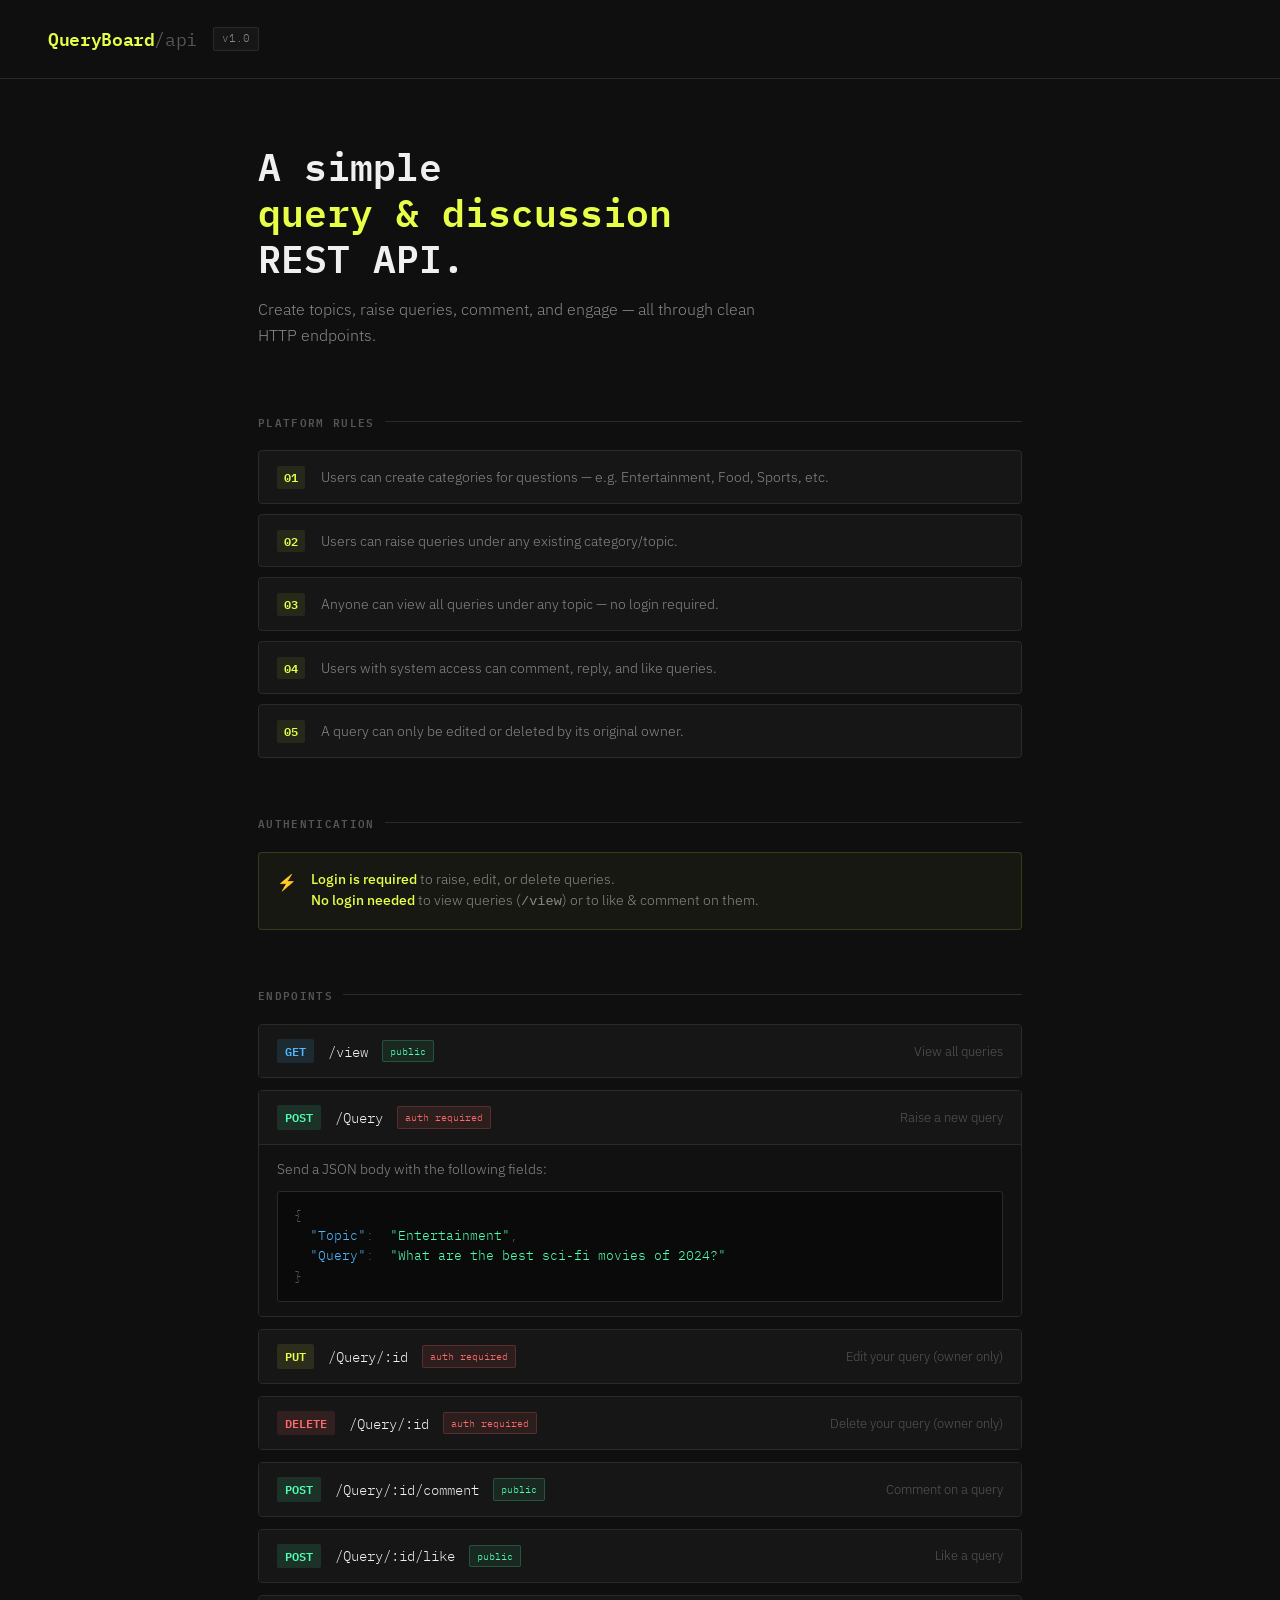
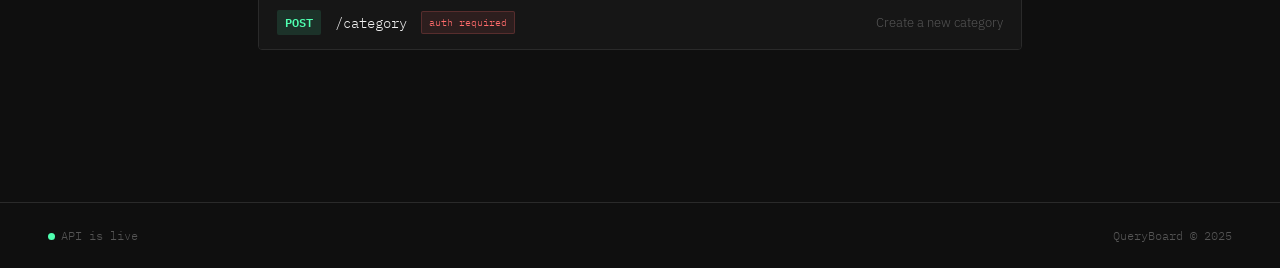
==== src/main/resources/static/index.html @ 14be096b "Project structure made" ====
<!DOCTYPE html>
<html lang="en">
<head>
  <meta charset="UTF-8" />
  <meta name="viewport" content="width=device-width, initial-scale=1.0"/>
  <title>QueryBoard API</title>
  <link href="https://fonts.googleapis.com/css2?family=IBM+Plex+Mono:wght@400;600&family=IBM+Plex+Sans:wght@300;400;500&display=swap" rel="stylesheet"/>
  <style>
    *, *::before, *::after { box-sizing: border-box; margin: 0; padding: 0; }

    :root {
      --bg: #0f0f0f;
      --surface: #161616;
      --border: #2a2a2a;
      --accent: #e8ff47;
      --text-primary: #f0f0f0;
      --text-secondary: #888;
      --text-muted: #555;
      --green: #4fffb0;
      --blue: #4fb8ff;
      --red: #ff6b6b;
    }

    body {
      background: var(--bg);
      color: var(--text-primary);
      font-family: 'IBM Plex Sans', sans-serif;
      font-weight: 300;
      line-height: 1.6;
      min-height: 100vh;
    }

    /* HEADER */
    header {
      border-bottom: 1px solid var(--border);
      padding: 24px 48px;
      display: flex;
      align-items: center;
      gap: 16px;
    }

    .logo {
      font-family: 'IBM Plex Mono', monospace;
      font-size: 1.1rem;
      font-weight: 600;
      color: var(--accent);
      letter-spacing: -0.02em;
    }

    .logo span {
      color: var(--text-muted);
      font-weight: 400;
    }

    .version-badge {
      font-family: 'IBM Plex Mono', monospace;
      font-size: 0.7rem;
      background: var(--surface);
      border: 1px solid var(--border);
      color: var(--text-secondary);
      padding: 2px 8px;
      border-radius: 2px;
    }

    /* MAIN LAYOUT */
    main {
      max-width: 860px;
      margin: 0 auto;
      padding: 64px 48px 96px;
    }

    .hero {
      margin-bottom: 64px;
    }

    .hero h1 {
      font-family: 'IBM Plex Mono', monospace;
      font-size: 2.4rem;
      font-weight: 600;
      line-height: 1.2;
      color: var(--text-primary);
      margin-bottom: 16px;
    }

    .hero h1 .highlight {
      color: var(--accent);
    }

    .hero p {
      font-size: 1rem;
      color: var(--text-secondary);
      max-width: 520px;
    }

    /* SECTION TITLES */
    .section-label {
      font-family: 'IBM Plex Mono', monospace;
      font-size: 0.7rem;
      font-weight: 600;
      text-transform: uppercase;
      letter-spacing: 0.12em;
      color: var(--text-muted);
      margin-bottom: 20px;
      display: flex;
      align-items: center;
      gap: 10px;
    }

    .section-label::after {
      content: '';
      flex: 1;
      height: 1px;
      background: var(--border);
    }

    section {
      margin-bottom: 56px;
    }

    /* RULES LIST */
    .rules-list {
      list-style: none;
      display: flex;
      flex-direction: column;
      gap: 10px;
    }

    .rules-list li {
      display: flex;
      align-items: flex-start;
      gap: 16px;
      padding: 14px 18px;
      background: var(--surface);
      border: 1px solid var(--border);
      border-radius: 4px;
      font-size: 0.9rem;
      color: var(--text-secondary);
      transition: border-color 0.15s;
    }

    .rules-list li:hover {
      border-color: #3a3a3a;
      color: var(--text-primary);
    }

    .rule-num {
      font-family: 'IBM Plex Mono', monospace;
      font-size: 0.72rem;
      font-weight: 600;
      color: var(--accent);
      background: rgba(232, 255, 71, 0.08);
      padding: 2px 7px;
      border-radius: 2px;
      flex-shrink: 0;
      margin-top: 1px;
    }

    /* ENDPOINT CARDS */
    .endpoints {
      display: flex;
      flex-direction: column;
      gap: 12px;
    }

    .endpoint-card {
      border: 1px solid var(--border);
      border-radius: 4px;
      overflow: hidden;
    }

    .endpoint-header {
      display: flex;
      align-items: center;
      gap: 14px;
      padding: 14px 18px;
      background: var(--surface);
    }

    .method {
      font-family: 'IBM Plex Mono', monospace;
      font-size: 0.72rem;
      font-weight: 600;
      padding: 3px 8px;
      border-radius: 2px;
      flex-shrink: 0;
    }

    .method.get  { background: rgba(79,184,255,0.12); color: var(--blue); }
    .method.post { background: rgba(79,255,176,0.12); color: var(--green); }
    .method.put  { background: rgba(232,255,71,0.10); color: var(--accent); }
    .method.delete { background: rgba(255,107,107,0.12); color: var(--red); }

    .endpoint-path {
      font-family: 'IBM Plex Mono', monospace;
      font-size: 0.9rem;
      color: var(--text-primary);
    }

    .endpoint-desc {
      font-size: 0.82rem;
      color: var(--text-muted);
      margin-left: auto;
    }

    .auth-tag {
      font-family: 'IBM Plex Mono', monospace;
      font-size: 0.65rem;
      padding: 2px 7px;
      border-radius: 2px;
      flex-shrink: 0;
    }

    .auth-tag.required { background: rgba(255,107,107,0.1); color: var(--red); border: 1px solid rgba(255,107,107,0.2); }
    .auth-tag.open     { background: rgba(79,255,176,0.08); color: var(--green); border: 1px solid rgba(79,255,176,0.2); }

    .endpoint-body {
      border-top: 1px solid var(--border);
      padding: 14px 18px;
      background: #111;
    }

    .endpoint-body p {
      font-size: 0.85rem;
      color: var(--text-secondary);
      margin-bottom: 10px;
    }

    /* CODE BLOCK */
    pre {
      background: #0a0a0a;
      border: 1px solid var(--border);
      border-radius: 3px;
      padding: 14px 16px;
      font-family: 'IBM Plex Mono', monospace;
      font-size: 0.8rem;
      color: #c9d1d9;
      overflow-x: auto;
      line-height: 1.6;
    }

    .json-key   { color: var(--blue); }
    .json-str   { color: var(--green); }
    .json-punct { color: var(--text-muted); }

    /* AUTH NOTE */
    .auth-note {
      display: flex;
      gap: 14px;
      padding: 16px 18px;
      background: rgba(232, 255, 71, 0.04);
      border: 1px solid rgba(232, 255, 71, 0.15);
      border-radius: 4px;
      font-size: 0.85rem;
      color: var(--text-secondary);
    }

    .auth-note .icon {
      font-size: 1rem;
      flex-shrink: 0;
      margin-top: 1px;
    }

    .auth-note strong {
      color: var(--accent);
      font-weight: 500;
    }

    /* FOOTER */
    footer {
      border-top: 1px solid var(--border);
      padding: 24px 48px;
      display: flex;
      justify-content: space-between;
      align-items: center;
    }

    footer p {
      font-family: 'IBM Plex Mono', monospace;
      font-size: 0.72rem;
      color: var(--text-muted);
    }

    .status-dot {
      width: 7px; height: 7px;
      background: var(--green);
      border-radius: 50%;
      display: inline-block;
      margin-right: 6px;
      animation: pulse 2s infinite;
    }

    @keyframes pulse {
      0%, 100% { opacity: 1; }
      50% { opacity: 0.4; }
    }

    @media (max-width: 600px) {
      header, footer { padding: 20px 24px; }
      main { padding: 40px 24px 64px; }
      .hero h1 { font-size: 1.7rem; }
      .endpoint-desc { display: none; }
    }
  </style>
</head>
<body>

  <header>
    <div class="logo">QueryBoard<span>/api</span></div>
    <span class="version-badge">v1.0</span>
  </header>

  <main>

    <div class="hero">
      <h1>A simple<br/><span class="highlight">query &amp; discussion</span><br/>REST API.</h1>
      <p>Create topics, raise queries, comment, and engage — all through clean HTTP endpoints.</p>
    </div>

    <!-- RULES -->
    <section>
      <div class="section-label">Platform Rules</div>
      <ul class="rules-list">
        <li><span class="rule-num">01</span> Users can create categories for questions — e.g. Entertainment, Food, Sports, etc.</li>
        <li><span class="rule-num">02</span> Users can raise queries under any existing category/topic.</li>
        <li><span class="rule-num">03</span> Anyone can view all queries under any topic — no login required.</li>
        <li><span class="rule-num">04</span> Users with system access can comment, reply, and like queries.</li>
        <li><span class="rule-num">05</span> A query can only be edited or deleted by its original owner.</li>
      </ul>
    </section>

    <!-- AUTH NOTE -->
    <section>
      <div class="section-label">Authentication</div>
      <div class="auth-note">
        <span class="icon">⚡</span>
        <div>
          <strong>Login is required</strong> to raise, edit, or delete queries.<br/>
          <strong>No login needed</strong> to view queries (<code>/view</code>) or to like &amp; comment on them.
        </div>
      </div>
    </section>

    <!-- ENDPOINTS -->
    <section>
      <div class="section-label">Endpoints</div>
      <div class="endpoints">

        <div class="endpoint-card">
          <div class="endpoint-header">
            <span class="method get">GET</span>
            <span class="endpoint-path">/view</span>
            <span class="auth-tag open">public</span>
            <span class="endpoint-desc">View all queries</span>
          </div>
        </div>

        <div class="endpoint-card">
          <div class="endpoint-header">
            <span class="method post">POST</span>
            <span class="endpoint-path">/Query</span>
            <span class="auth-tag required">auth required</span>
            <span class="endpoint-desc">Raise a new query</span>
          </div>
          <div class="endpoint-body">
            <p>Send a JSON body with the following fields:</p>
            <pre><span class="json-punct">{</span>
  <span class="json-key">"Topic"</span><span class="json-punct">:</span>  <span class="json-str">"Entertainment"</span><span class="json-punct">,</span>
  <span class="json-key">"Query"</span><span class="json-punct">:</span>  <span class="json-str">"What are the best sci-fi movies of 2024?"</span>
<span class="json-punct">}</span></pre>
          </div>
        </div>

        <div class="endpoint-card">
          <div class="endpoint-header">
            <span class="method put">PUT</span>
            <span class="endpoint-path">/Query/:id</span>
            <span class="auth-tag required">auth required</span>
            <span class="endpoint-desc">Edit your query (owner only)</span>
          </div>
        </div>

        <div class="endpoint-card">
          <div class="endpoint-header">
            <span class="method delete">DELETE</span>
            <span class="endpoint-path">/Query/:id</span>
            <span class="auth-tag required">auth required</span>
            <span class="endpoint-desc">Delete your query (owner only)</span>
          </div>
        </div>

        <div class="endpoint-card">
          <div class="endpoint-header">
            <span class="method post">POST</span>
            <span class="endpoint-path">/Query/:id/comment</span>
            <span class="auth-tag open">public</span>
            <span class="endpoint-desc">Comment on a query</span>
          </div>
        </div>

        <div class="endpoint-card">
          <div class="endpoint-header">
            <span class="method post">POST</span>
            <span class="endpoint-path">/Query/:id/like</span>
            <span class="auth-tag open">public</span>
            <span class="endpoint-desc">Like a query</span>
          </div>
        </div>

        <div class="endpoint-card">
          <div class="endpoint-header">
            <span class="method post">POST</span>
            <span class="endpoint-path">/category</span>
            <span class="auth-tag required">auth required</span>
            <span class="endpoint-desc">Create a new category</span>
          </div>
        </div>

      </div>
    </section>

  </main>

  <footer>
    <p><span class="status-dot"></span>API is live</p>
    <p>QueryBoard &copy; 2025</p>
  </footer>

</body>
</html>
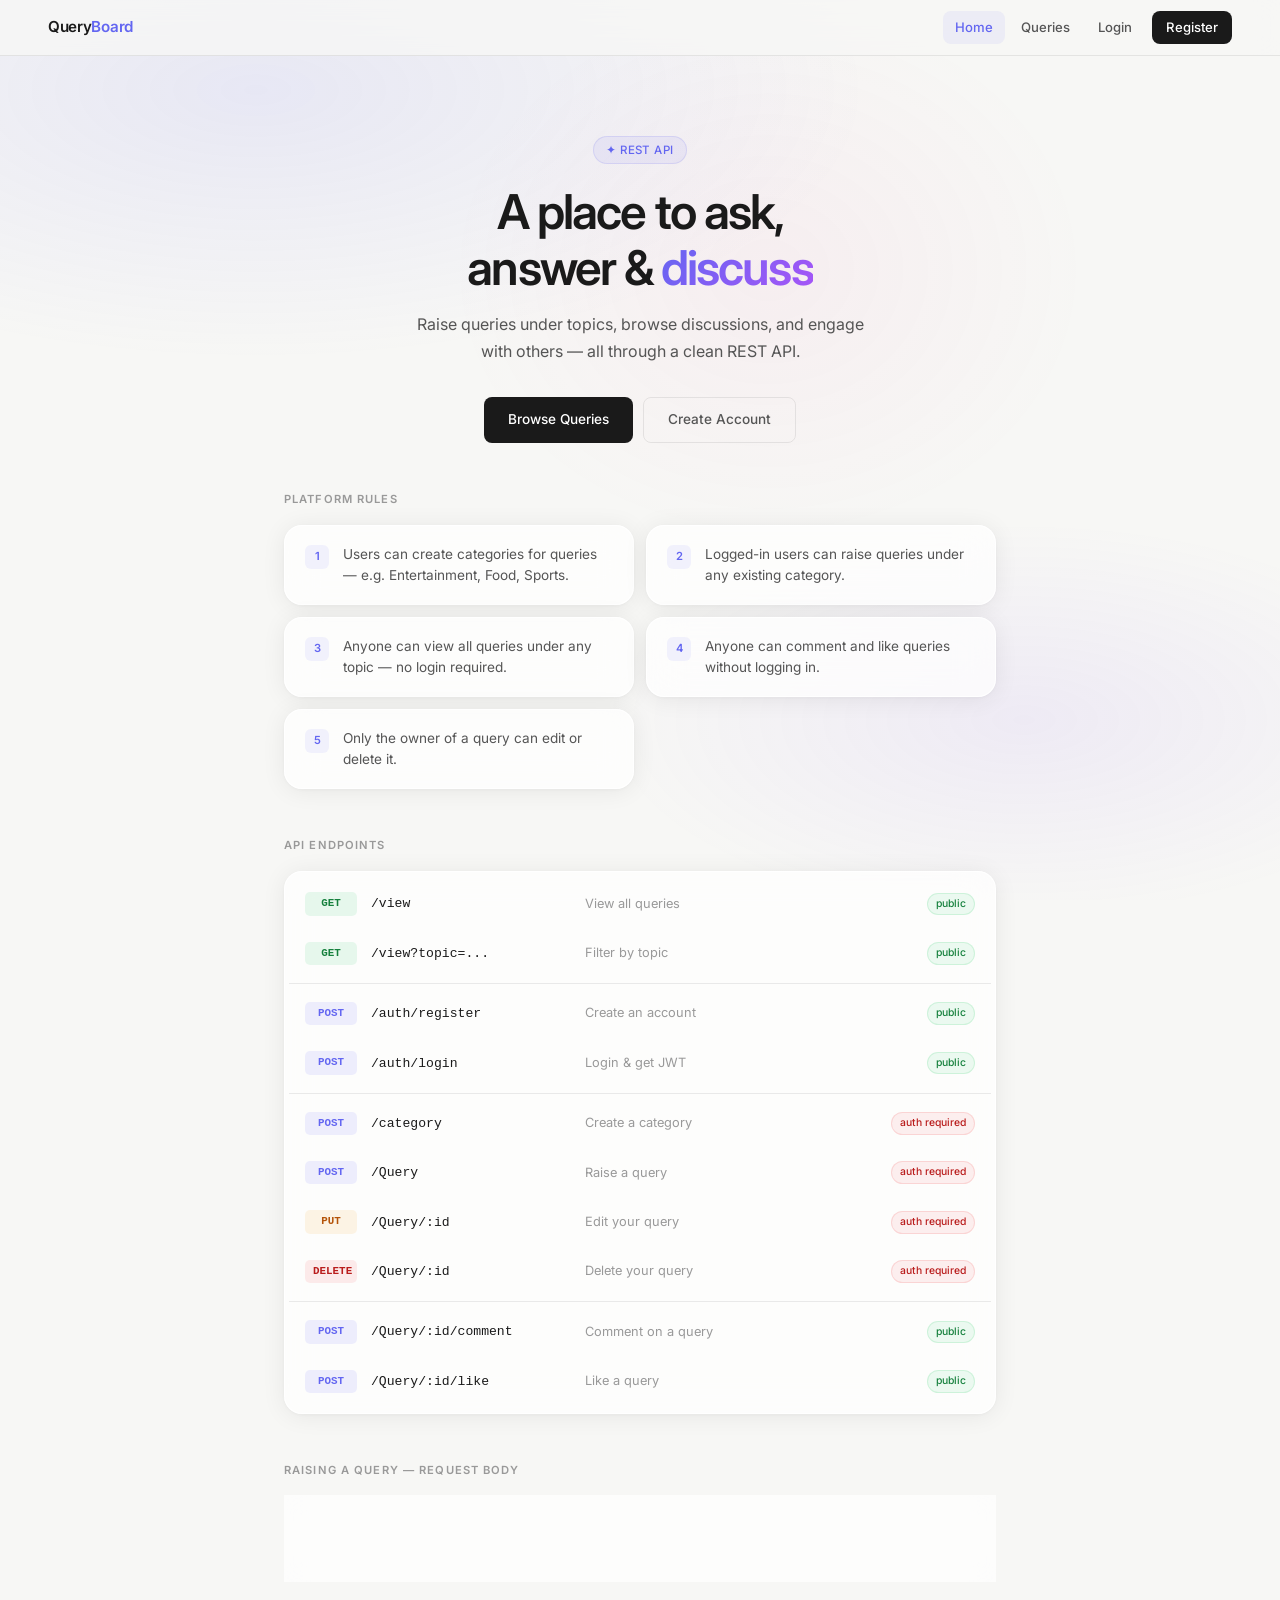
==== commit c0705a08: "query layered finished and tested" ====
--- a/src/main/resources/static/index.html
+++ b/src/main/resources/static/index.html
@@ -1,429 +1,322 @@
 <!DOCTYPE html>
 <html lang="en">
 <head>
-  <meta charset="UTF-8" />
+  <meta charset="UTF-8"/>
   <meta name="viewport" content="width=device-width, initial-scale=1.0"/>
-  <title>QueryBoard API</title>
-  <link href="https://fonts.googleapis.com/css2?family=IBM+Plex+Mono:wght@400;600&family=IBM+Plex+Sans:wght@300;400;500&display=swap" rel="stylesheet"/>
+  <title>QueryBoard</title>
+  <link rel="stylesheet" href="shared.css"/>
   <style>
-    *, *::before, *::after { box-sizing: border-box; margin: 0; padding: 0; }
-
-    :root {
-      --bg: #0f0f0f;
-      --surface: #161616;
-      --border: #2a2a2a;
-      --accent: #e8ff47;
-      --text-primary: #f0f0f0;
-      --text-secondary: #888;
-      --text-muted: #555;
-      --green: #4fffb0;
-      --blue: #4fb8ff;
-      --red: #ff6b6b;
-    }
-
-    body {
-      background: var(--bg);
-      color: var(--text-primary);
-      font-family: 'IBM Plex Sans', sans-serif;
-      font-weight: 300;
-      line-height: 1.6;
-      min-height: 100vh;
-    }
-
-    /* HEADER */
-    header {
-      border-bottom: 1px solid var(--border);
-      padding: 24px 48px;
-      display: flex;
+    .hero {
+      max-width: 720px;
+      margin: 0 auto;
+      padding: 80px 24px 48px;
+      text-align: center;
+    }
+
+    .hero-badge {
+      display: inline-flex;
       align-items: center;
-      gap: 16px;
-    }
-
-    .logo {
-      font-family: 'IBM Plex Mono', monospace;
-      font-size: 1.1rem;
+      gap: 6px;
+      font-size: 0.72rem;
+      font-weight: 500;
+      color: var(--accent);
+      background: var(--accent-soft);
+      border: 1px solid rgba(99,102,241,0.15);
+      padding: 4px 12px;
+      border-radius: 99px;
+      margin-bottom: 20px;
+      letter-spacing: 0.04em;
+      text-transform: uppercase;
+    }
+
+    .hero h1 {
+      font-size: clamp(2rem, 5vw, 3rem);
       font-weight: 600;
-      color: var(--accent);
-      letter-spacing: -0.02em;
-    }
-
-    .logo span {
-      color: var(--text-muted);
-      font-weight: 400;
-    }
-
-    .version-badge {
-      font-family: 'IBM Plex Mono', monospace;
-      font-size: 0.7rem;
-      background: var(--surface);
-      border: 1px solid var(--border);
-      color: var(--text-secondary);
-      padding: 2px 8px;
-      border-radius: 2px;
-    }
-
-    /* MAIN LAYOUT */
-    main {
-      max-width: 860px;
-      margin: 0 auto;
-      padding: 64px 48px 96px;
-    }
-
-    .hero {
-      margin-bottom: 64px;
-    }
-
-    .hero h1 {
-      font-family: 'IBM Plex Mono', monospace;
-      font-size: 2.4rem;
-      font-weight: 600;
-      line-height: 1.2;
-      color: var(--text-primary);
+      letter-spacing: -0.04em;
+      line-height: 1.15;
       margin-bottom: 16px;
-    }
-
-    .hero h1 .highlight {
-      color: var(--accent);
+      color: var(--text);
+    }
+
+    .hero h1 em {
+      font-style: normal;
+      background: linear-gradient(135deg, var(--accent), #a855f7);
+      -webkit-background-clip: text;
+      -webkit-text-fill-color: transparent;
+      background-clip: text;
     }
 
     .hero p {
       font-size: 1rem;
-      color: var(--text-secondary);
-      max-width: 520px;
-    }
-
-    /* SECTION TITLES */
-    .section-label {
-      font-family: 'IBM Plex Mono', monospace;
+      color: var(--text-2);
+      max-width: 480px;
+      margin: 0 auto 32px;
+      line-height: 1.7;
+    }
+
+    .hero-actions {
+      display: flex;
+      gap: 10px;
+      justify-content: center;
+      flex-wrap: wrap;
+    }
+
+    .hero-actions .btn { padding: 11px 24px; width: auto; }
+
+    /* ─── Rules ─────────────────────────────────────────── */
+    .section {
+      max-width: 760px;
+      margin: 0 auto;
+      padding: 0 24px 64px;
+    }
+
+    .section-title {
       font-size: 0.7rem;
       font-weight: 600;
       text-transform: uppercase;
-      letter-spacing: 0.12em;
-      color: var(--text-muted);
-      margin-bottom: 20px;
+      letter-spacing: 0.1em;
+      color: var(--text-3);
+      margin-bottom: 16px;
+    }
+
+    .rules-grid {
+      display: grid;
+      grid-template-columns: repeat(auto-fill, minmax(280px, 1fr));
+      gap: 12px;
+      margin-bottom: 48px;
+    }
+
+    .rule-card {
+      padding: 18px 20px;
+      display: flex;
+      gap: 14px;
+      align-items: flex-start;
+    }
+
+    .rule-num {
+      font-size: 0.7rem;
+      font-weight: 600;
+      color: var(--accent);
+      background: var(--accent-soft);
+      width: 24px;
+      height: 24px;
+      border-radius: 6px;
       display: flex;
       align-items: center;
-      gap: 10px;
-    }
-
-    .section-label::after {
-      content: '';
-      flex: 1;
-      height: 1px;
-      background: var(--border);
-    }
-
-    section {
-      margin-bottom: 56px;
-    }
-
-    /* RULES LIST */
-    .rules-list {
-      list-style: none;
-      display: flex;
-      flex-direction: column;
-      gap: 10px;
-    }
-
-    .rules-list li {
-      display: flex;
-      align-items: flex-start;
-      gap: 16px;
-      padding: 14px 18px;
-      background: var(--surface);
-      border: 1px solid var(--border);
-      border-radius: 4px;
-      font-size: 0.9rem;
-      color: var(--text-secondary);
-      transition: border-color 0.15s;
-    }
-
-    .rules-list li:hover {
-      border-color: #3a3a3a;
-      color: var(--text-primary);
-    }
-
-    .rule-num {
-      font-family: 'IBM Plex Mono', monospace;
-      font-size: 0.72rem;
-      font-weight: 600;
-      color: var(--accent);
-      background: rgba(232, 255, 71, 0.08);
-      padding: 2px 7px;
-      border-radius: 2px;
+      justify-content: center;
       flex-shrink: 0;
       margin-top: 1px;
     }
 
-    /* ENDPOINT CARDS */
-    .endpoints {
-      display: flex;
-      flex-direction: column;
-      gap: 12px;
-    }
-
-    .endpoint-card {
-      border: 1px solid var(--border);
-      border-radius: 4px;
-      overflow: hidden;
-    }
-
-    .endpoint-header {
+    .rule-card p {
+      font-size: 0.85rem;
+      color: var(--text-2);
+      line-height: 1.55;
+    }
+
+    /* ─── Endpoints table ───────────────────────────────── */
+    .endpoints { display: flex; flex-direction: column; gap: 2px; }
+
+    .ep {
       display: flex;
       align-items: center;
       gap: 14px;
-      padding: 14px 18px;
-      background: var(--surface);
-    }
+      padding: 12px 16px;
+      border-radius: var(--radius-sm);
+      transition: background 0.12s;
+    }
+
+    .ep:hover { background: rgba(0,0,0,0.03); }
 
     .method {
-      font-family: 'IBM Plex Mono', monospace;
-      font-size: 0.72rem;
+      font-family: 'SF Mono', 'Fira Code', monospace;
+      font-size: 0.68rem;
       font-weight: 600;
       padding: 3px 8px;
-      border-radius: 2px;
+      border-radius: 5px;
+      width: 52px;
+      text-align: center;
       flex-shrink: 0;
     }
 
-    .method.get  { background: rgba(79,184,255,0.12); color: var(--blue); }
-    .method.post { background: rgba(79,255,176,0.12); color: var(--green); }
-    .method.put  { background: rgba(232,255,71,0.10); color: var(--accent); }
-    .method.delete { background: rgba(255,107,107,0.12); color: var(--red); }
-
-    .endpoint-path {
-      font-family: 'IBM Plex Mono', monospace;
-      font-size: 0.9rem;
-      color: var(--text-primary);
-    }
-
-    .endpoint-desc {
+    .get    { background: rgba(34,197,94,0.10);  color: #15803d; }
+    .post   { background: rgba(99,102,241,0.10); color: var(--accent); }
+    .put    { background: rgba(245,158,11,0.10); color: #b45309; }
+    .delete { background: rgba(239,68,68,0.10);  color: #b91c1c; }
+
+    .ep-path {
+      font-family: 'SF Mono', 'Fira Code', monospace;
       font-size: 0.82rem;
-      color: var(--text-muted);
+      color: var(--text);
+      min-width: 200px;
+    }
+
+    .ep-desc { font-size: 0.8rem; color: var(--text-3); }
+
+    .auth-pill {
       margin-left: auto;
-    }
-
-    .auth-tag {
-      font-family: 'IBM Plex Mono', monospace;
       font-size: 0.65rem;
-      padding: 2px 7px;
-      border-radius: 2px;
+      font-weight: 500;
+      padding: 2px 8px;
+      border-radius: 99px;
       flex-shrink: 0;
     }
 
-    .auth-tag.required { background: rgba(255,107,107,0.1); color: var(--red); border: 1px solid rgba(255,107,107,0.2); }
-    .auth-tag.open     { background: rgba(79,255,176,0.08); color: var(--green); border: 1px solid rgba(79,255,176,0.2); }
-
-    .endpoint-body {
-      border-top: 1px solid var(--border);
-      padding: 14px 18px;
-      background: #111;
-    }
-
-    .endpoint-body p {
-      font-size: 0.85rem;
-      color: var(--text-secondary);
-      margin-bottom: 10px;
-    }
-
-    /* CODE BLOCK */
-    pre {
-      background: #0a0a0a;
-      border: 1px solid var(--border);
-      border-radius: 3px;
-      padding: 14px 16px;
-      font-family: 'IBM Plex Mono', monospace;
+    .auth-pill.req  { background: rgba(239,68,68,0.08);  color: #b91c1c; border: 1px solid rgba(239,68,68,0.15); }
+    .auth-pill.open { background: rgba(34,197,94,0.08);  color: #15803d; border: 1px solid rgba(34,197,94,0.15); }
+
+    .ep-divider { height: 1px; background: var(--border); margin: 4px 0; }
+
+    /* ─── JSON example ──────────────────────────────────── */
+    .code-block {
+      background: rgba(255,255,255,0.7);
+      backdrop-filter: blur(12px);
+      border: 1px solid var(--glass-border);
+      border-radius: var(--radius);
+      padding: 20px 22px;
+      margin-top: 12px;
+    }
+
+    .code-block pre {
+      font-family: 'SF Mono', 'Fira Code', monospace;
       font-size: 0.8rem;
-      color: #c9d1d9;
-      overflow-x: auto;
-      line-height: 1.6;
-    }
-
-    .json-key   { color: var(--blue); }
-    .json-str   { color: var(--green); }
-    .json-punct { color: var(--text-muted); }
-
-    /* AUTH NOTE */
-    .auth-note {
-      display: flex;
-      gap: 14px;
-      padding: 16px 18px;
-      background: rgba(232, 255, 71, 0.04);
-      border: 1px solid rgba(232, 255, 71, 0.15);
-      border-radius: 4px;
-      font-size: 0.85rem;
-      color: var(--text-secondary);
-    }
-
-    .auth-note .icon {
-      font-size: 1rem;
-      flex-shrink: 0;
-      margin-top: 1px;
-    }
-
-    .auth-note strong {
-      color: var(--accent);
-      font-weight: 500;
-    }
-
-    /* FOOTER */
-    footer {
-      border-top: 1px solid var(--border);
-      padding: 24px 48px;
-      display: flex;
-      justify-content: space-between;
-      align-items: center;
-    }
-
-    footer p {
-      font-family: 'IBM Plex Mono', monospace;
-      font-size: 0.72rem;
-      color: var(--text-muted);
-    }
-
-    .status-dot {
-      width: 7px; height: 7px;
-      background: var(--green);
-      border-radius: 50%;
-      display: inline-block;
-      margin-right: 6px;
-      animation: pulse 2s infinite;
-    }
-
-    @keyframes pulse {
-      0%, 100% { opacity: 1; }
-      50% { opacity: 0.4; }
-    }
-
-    @media (max-width: 600px) {
-      header, footer { padding: 20px 24px; }
-      main { padding: 40px 24px 64px; }
-      .hero h1 { font-size: 1.7rem; }
-      .endpoint-desc { display: none; }
-    }
+      color: var(--text-2);
+      line-height: 1.7;
+    }
+
+    .k { color: var(--accent); }
+    .s { color: #059669; }
   </style>
 </head>
 <body>
 
-  <header>
-    <div class="logo">QueryBoard<span>/api</span></div>
-    <span class="version-badge">v1.0</span>
-  </header>
-
-  <main>
-
-    <div class="hero">
-      <h1>A simple<br/><span class="highlight">query &amp; discussion</span><br/>REST API.</h1>
-      <p>Create topics, raise queries, comment, and engage — all through clean HTTP endpoints.</p>
+<nav>
+  <a class="nav-brand" href="index.html">Query<span>Board</span></a>
+  <div class="nav-links">
+    <a href="index.html" class="active">Home</a>
+    <a href="view.html">Queries</a>
+    <a href="login.html">Login</a>
+    <a href="register.html" class="btn-nav">Register</a>
+  </div>
+</nav>
+
+<div class="page">
+
+  <!-- Hero -->
+  <div class="hero">
+    <div class="hero-badge">✦ REST API</div>
+    <h1>A place to ask,<br/>answer &amp; <em>discuss</em></h1>
+    <p>Raise queries under topics, browse discussions, and engage with others — all through a clean REST API.</p>
+    <div class="hero-actions">
+      <a href="view.html" class="btn btn-primary">Browse Queries</a>
+      <a href="register.html" class="btn btn-ghost">Create Account</a>
     </div>
-
-    <!-- RULES -->
-    <section>
-      <div class="section-label">Platform Rules</div>
-      <ul class="rules-list">
-        <li><span class="rule-num">01</span> Users can create categories for questions — e.g. Entertainment, Food, Sports, etc.</li>
-        <li><span class="rule-num">02</span> Users can raise queries under any existing category/topic.</li>
-        <li><span class="rule-num">03</span> Anyone can view all queries under any topic — no login required.</li>
-        <li><span class="rule-num">04</span> Users with system access can comment, reply, and like queries.</li>
-        <li><span class="rule-num">05</span> A query can only be edited or deleted by its original owner.</li>
-      </ul>
-    </section>
-
-    <!-- AUTH NOTE -->
-    <section>
-      <div class="section-label">Authentication</div>
-      <div class="auth-note">
-        <span class="icon">⚡</span>
-        <div>
-          <strong>Login is required</strong> to raise, edit, or delete queries.<br/>
-          <strong>No login needed</strong> to view queries (<code>/view</code>) or to like &amp; comment on them.
-        </div>
-      </div>
-    </section>
-
-    <!-- ENDPOINTS -->
-    <section>
-      <div class="section-label">Endpoints</div>
+  </div>
+
+  <!-- Rules -->
+  <div class="section">
+    <div class="section-title">Platform Rules</div>
+    <div class="rules-grid">
+      <div class="card rule-card">
+        <div class="rule-num">1</div>
+        <p>Users can create categories for queries — e.g. Entertainment, Food, Sports.</p>
+      </div>
+      <div class="card rule-card">
+        <div class="rule-num">2</div>
+        <p>Logged-in users can raise queries under any existing category.</p>
+      </div>
+      <div class="card rule-card">
+        <div class="rule-num">3</div>
+        <p>Anyone can view all queries under any topic — no login required.</p>
+      </div>
+      <div class="card rule-card">
+        <div class="rule-num">4</div>
+        <p>Anyone can comment and like queries without logging in.</p>
+      </div>
+      <div class="card rule-card">
+        <div class="rule-num">5</div>
+        <p>Only the owner of a query can edit or delete it.</p>
+      </div>
+    </div>
+
+    <!-- Endpoints -->
+    <div class="section-title">API Endpoints</div>
+    <div class="card" style="padding: 8px 4px; margin-bottom: 48px;">
       <div class="endpoints">
-
-        <div class="endpoint-card">
-          <div class="endpoint-header">
-            <span class="method get">GET</span>
-            <span class="endpoint-path">/view</span>
-            <span class="auth-tag open">public</span>
-            <span class="endpoint-desc">View all queries</span>
-          </div>
-        </div>
-
-        <div class="endpoint-card">
-          <div class="endpoint-header">
-            <span class="method post">POST</span>
-            <span class="endpoint-path">/Query</span>
-            <span class="auth-tag required">auth required</span>
-            <span class="endpoint-desc">Raise a new query</span>
-          </div>
-          <div class="endpoint-body">
-            <p>Send a JSON body with the following fields:</p>
-            <pre><span class="json-punct">{</span>
-  <span class="json-key">"Topic"</span><span class="json-punct">:</span>  <span class="json-str">"Entertainment"</span><span class="json-punct">,</span>
-  <span class="json-key">"Query"</span><span class="json-punct">:</span>  <span class="json-str">"What are the best sci-fi movies of 2024?"</span>
-<span class="json-punct">}</span></pre>
-          </div>
-        </div>
-
-        <div class="endpoint-card">
-          <div class="endpoint-header">
-            <span class="method put">PUT</span>
-            <span class="endpoint-path">/Query/:id</span>
-            <span class="auth-tag required">auth required</span>
-            <span class="endpoint-desc">Edit your query (owner only)</span>
-          </div>
-        </div>
-
-        <div class="endpoint-card">
-          <div class="endpoint-header">
-            <span class="method delete">DELETE</span>
-            <span class="endpoint-path">/Query/:id</span>
-            <span class="auth-tag required">auth required</span>
-            <span class="endpoint-desc">Delete your query (owner only)</span>
-          </div>
-        </div>
-
-        <div class="endpoint-card">
-          <div class="endpoint-header">
-            <span class="method post">POST</span>
-            <span class="endpoint-path">/Query/:id/comment</span>
-            <span class="auth-tag open">public</span>
-            <span class="endpoint-desc">Comment on a query</span>
-          </div>
-        </div>
-
-        <div class="endpoint-card">
-          <div class="endpoint-header">
-            <span class="method post">POST</span>
-            <span class="endpoint-path">/Query/:id/like</span>
-            <span class="auth-tag open">public</span>
-            <span class="endpoint-desc">Like a query</span>
-          </div>
-        </div>
-
-        <div class="endpoint-card">
-          <div class="endpoint-header">
-            <span class="method post">POST</span>
-            <span class="endpoint-path">/category</span>
-            <span class="auth-tag required">auth required</span>
-            <span class="endpoint-desc">Create a new category</span>
-          </div>
-        </div>
-
-      </div>
-    </section>
-
-  </main>
-
-  <footer>
-    <p><span class="status-dot"></span>API is live</p>
-    <p>QueryBoard &copy; 2025</p>
-  </footer>
-
+        <div class="ep">
+          <span class="method get">GET</span>
+          <span class="ep-path">/view</span>
+          <span class="ep-desc">View all queries</span>
+          <span class="auth-pill open">public</span>
+        </div>
+        <div class="ep">
+          <span class="method get">GET</span>
+          <span class="ep-path">/view?topic=...</span>
+          <span class="ep-desc">Filter by topic</span>
+          <span class="auth-pill open">public</span>
+        </div>
+        <div class="ep-divider"></div>
+        <div class="ep">
+          <span class="method post">POST</span>
+          <span class="ep-path">/auth/register</span>
+          <span class="ep-desc">Create an account</span>
+          <span class="auth-pill open">public</span>
+        </div>
+        <div class="ep">
+          <span class="method post">POST</span>
+          <span class="ep-path">/auth/login</span>
+          <span class="ep-desc">Login &amp; get JWT</span>
+          <span class="auth-pill open">public</span>
+        </div>
+        <div class="ep-divider"></div>
+        <div class="ep">
+          <span class="method post">POST</span>
+          <span class="ep-path">/category</span>
+          <span class="ep-desc">Create a category</span>
+          <span class="auth-pill req">auth required</span>
+        </div>
+        <div class="ep">
+          <span class="method post">POST</span>
+          <span class="ep-path">/Query</span>
+          <span class="ep-desc">Raise a query</span>
+          <span class="auth-pill req">auth required</span>
+        </div>
+        <div class="ep">
+          <span class="method put">PUT</span>
+          <span class="ep-path">/Query/:id</span>
+          <span class="ep-desc">Edit your query</span>
+          <span class="auth-pill req">auth required</span>
+        </div>
+        <div class="ep">
+          <span class="method delete">DELETE</span>
+          <span class="ep-path">/Query/:id</span>
+          <span class="ep-desc">Delete your query</span>
+          <span class="auth-pill req">auth required</span>
+        </div>
+        <div class="ep-divider"></div>
+        <div class="ep">
+          <span class="method post">POST</span>
+          <span class="ep-path">/Query/:id/comment</span>
+          <span class="ep-desc">Comment on a query</span>
+          <span class="auth-pill open">public</span>
+        </div>
+        <div class="ep">
+          <span class="method post">POST</span>
+          <span class="ep-path">/Query/:id/like</span>
+          <span class="ep-desc">Like a query</span>
+          <span class="auth-pill open">public</span>
+        </div>
+      </div>
+    </div>
+
+    <!-- Query body example -->
+    <div class="section-title">Raising a Query — Request Body</div>
+    <div class="code-block">
+      <pre><span class="k">"Topic"</span> : <span class="s">"Entertainment"</span>,
+<span class="k">"Query"</span> : <span class="s">"What are the best sci-fi movies of 2024?"</span></pre>
+    </div>
+  </div>
+
+</div>
 </body>
-</html>+</html>
--- a/src/main/resources/static/shared.css
+++ b/src/main/resources/static/shared.css
@@ -0,0 +1,260 @@
+/* ─── shared.css — imported by all pages ─────────────────── */
+
+@import url('https://fonts.googleapis.com/css2?family=Inter:wght@300;400;500;600&display=swap');
+
+*, *::before, *::after { box-sizing: border-box; margin: 0; padding: 0; }
+
+:root {
+  --bg:           #f7f7f5;
+  --bg2:          #efefec;
+  --border:       rgba(0,0,0,0.08);
+  --border-focus: rgba(0,0,0,0.25);
+  --text:         #1a1a1a;
+  --text-2:       #555;
+  --text-3:       #999;
+  --accent:       #6366f1;
+  --accent-hover: #4f46e5;
+  --accent-soft:  rgba(99,102,241,0.08);
+  --danger:       #ef4444;
+  --success:      #22c55e;
+
+  /* glass card */
+  --glass-bg:     rgba(255,255,255,0.72);
+  --glass-blur:   blur(18px);
+  --glass-border: rgba(255,255,255,0.9);
+  --shadow:       0 2px 24px rgba(0,0,0,0.07), 0 1px 4px rgba(0,0,0,0.04);
+  --shadow-lg:    0 8px 48px rgba(0,0,0,0.10), 0 2px 8px rgba(0,0,0,0.06);
+
+  --radius:    12px;
+  --radius-sm: 8px;
+  --radius-lg: 18px;
+}
+
+body {
+  font-family: 'Inter', sans-serif;
+  font-size: 14px;
+  color: var(--text);
+  background: var(--bg);
+  min-height: 100vh;
+  line-height: 1.6;
+}
+
+/* ─── Background mesh ─────────────────────────────────────── */
+body::before {
+  content: '';
+  position: fixed;
+  inset: 0;
+  background:
+    radial-gradient(ellipse 80% 50% at 20% 10%, rgba(99,102,241,0.10) 0%, transparent 60%),
+    radial-gradient(ellipse 60% 40% at 80% 80%, rgba(139,92,246,0.08) 0%, transparent 55%),
+    radial-gradient(ellipse 50% 60% at 60% 30%, rgba(236,72,153,0.05) 0%, transparent 50%);
+  pointer-events: none;
+  z-index: 0;
+}
+
+/* ─── Nav ─────────────────────────────────────────────────── */
+nav {
+  position: sticky;
+  top: 0;
+  z-index: 100;
+  display: flex;
+  align-items: center;
+  justify-content: space-between;
+  padding: 0 48px;
+  height: 56px;
+  background: rgba(247,247,245,0.80);
+  backdrop-filter: blur(12px);
+  -webkit-backdrop-filter: blur(12px);
+  border-bottom: 1px solid var(--border);
+}
+
+.nav-brand {
+  font-size: 0.95rem;
+  font-weight: 600;
+  color: var(--text);
+  text-decoration: none;
+  letter-spacing: -0.02em;
+}
+
+.nav-brand span { color: var(--accent); }
+
+.nav-links {
+  display: flex;
+  align-items: center;
+  gap: 4px;
+}
+
+.nav-links a {
+  font-size: 0.82rem;
+  font-weight: 500;
+  color: var(--text-2);
+  text-decoration: none;
+  padding: 6px 12px;
+  border-radius: var(--radius-sm);
+  transition: background 0.15s, color 0.15s;
+}
+
+.nav-links a:hover { background: var(--bg2); color: var(--text); }
+.nav-links a.active { background: var(--accent-soft); color: var(--accent); }
+
+.nav-links .btn-nav {
+  background: var(--text);
+  color: #fff;
+  padding: 6px 14px;
+  border-radius: var(--radius-sm);
+  margin-left: 4px;
+}
+
+.nav-links .btn-nav:hover { background: #333; color: #fff; }
+
+/* ─── Glass card ──────────────────────────────────────────── */
+.card {
+  background: var(--glass-bg);
+  backdrop-filter: var(--glass-blur);
+  -webkit-backdrop-filter: var(--glass-blur);
+  border: 1px solid var(--glass-border);
+  border-radius: var(--radius-lg);
+  box-shadow: var(--shadow);
+}
+
+/* ─── Form elements ───────────────────────────────────────── */
+.form-group { display: flex; flex-direction: column; gap: 6px; }
+
+label {
+  font-size: 0.78rem;
+  font-weight: 500;
+  color: var(--text-2);
+  letter-spacing: 0.01em;
+}
+
+input, textarea, select {
+  width: 100%;
+  padding: 10px 14px;
+  border: 1px solid var(--border);
+  border-radius: var(--radius-sm);
+  background: rgba(255,255,255,0.6);
+  font-family: inherit;
+  font-size: 0.88rem;
+  color: var(--text);
+  outline: none;
+  transition: border-color 0.15s, box-shadow 0.15s, background 0.15s;
+}
+
+input:focus, textarea:focus, select:focus {
+  border-color: var(--accent);
+  background: #fff;
+  box-shadow: 0 0 0 3px rgba(99,102,241,0.10);
+}
+
+textarea { resize: vertical; min-height: 100px; }
+
+/* ─── Buttons ─────────────────────────────────────────────── */
+.btn {
+  display: inline-flex;
+  align-items: center;
+  justify-content: center;
+  gap: 6px;
+  padding: 10px 20px;
+  border-radius: var(--radius-sm);
+  font-family: inherit;
+  font-size: 0.85rem;
+  font-weight: 500;
+  cursor: pointer;
+  border: none;
+  transition: all 0.15s;
+  text-decoration: none;
+}
+
+.btn-primary {
+  background: var(--text);
+  color: #fff;
+  width: 100%;
+}
+.btn-primary:hover { background: #333; }
+
+.btn-accent {
+  background: var(--accent);
+  color: #fff;
+}
+.btn-accent:hover { background: var(--accent-hover); }
+
+.btn-ghost {
+  background: transparent;
+  color: var(--text-2);
+  border: 1px solid var(--border);
+}
+.btn-ghost:hover { background: var(--bg2); color: var(--text); }
+
+/* ─── Alert / message ─────────────────────────────────────── */
+.alert {
+  padding: 10px 14px;
+  border-radius: var(--radius-sm);
+  font-size: 0.82rem;
+  display: none;
+}
+.alert.error   { background: rgba(239,68,68,0.08);  border: 1px solid rgba(239,68,68,0.2);  color: #b91c1c; }
+.alert.success { background: rgba(34,197,94,0.08);  border: 1px solid rgba(34,197,94,0.2);  color: #15803d; }
+.alert.show    { display: block; }
+
+/* ─── Divider ─────────────────────────────────────────────── */
+.divider {
+  display: flex;
+  align-items: center;
+  gap: 12px;
+  color: var(--text-3);
+  font-size: 0.75rem;
+}
+.divider::before, .divider::after {
+  content: '';
+  flex: 1;
+  height: 1px;
+  background: var(--border);
+}
+
+/* ─── Page wrapper ────────────────────────────────────────── */
+.page { position: relative; z-index: 1; }
+
+/* ─── Centered layout (login/register) ───────────────────── */
+.auth-layout {
+  min-height: calc(100vh - 56px);
+  display: flex;
+  align-items: center;
+  justify-content: center;
+  padding: 40px 24px;
+}
+
+.auth-card {
+  width: 100%;
+  max-width: 400px;
+  padding: 36px;
+}
+
+.auth-card h1 {
+  font-size: 1.4rem;
+  font-weight: 600;
+  letter-spacing: -0.03em;
+  margin-bottom: 4px;
+}
+
+.auth-card .subtitle {
+  font-size: 0.82rem;
+  color: var(--text-3);
+  margin-bottom: 28px;
+}
+
+.auth-card form { display: flex; flex-direction: column; gap: 16px; }
+
+.auth-footer {
+  text-align: center;
+  font-size: 0.78rem;
+  color: var(--text-3);
+  margin-top: 20px;
+}
+
+.auth-footer a { color: var(--accent); text-decoration: none; font-weight: 500; }
+
+/* ─── Responsive ──────────────────────────────────────────── */
+@media (max-width: 640px) {
+  nav { padding: 0 20px; }
+  .auth-card { padding: 28px 24px; }
+}
